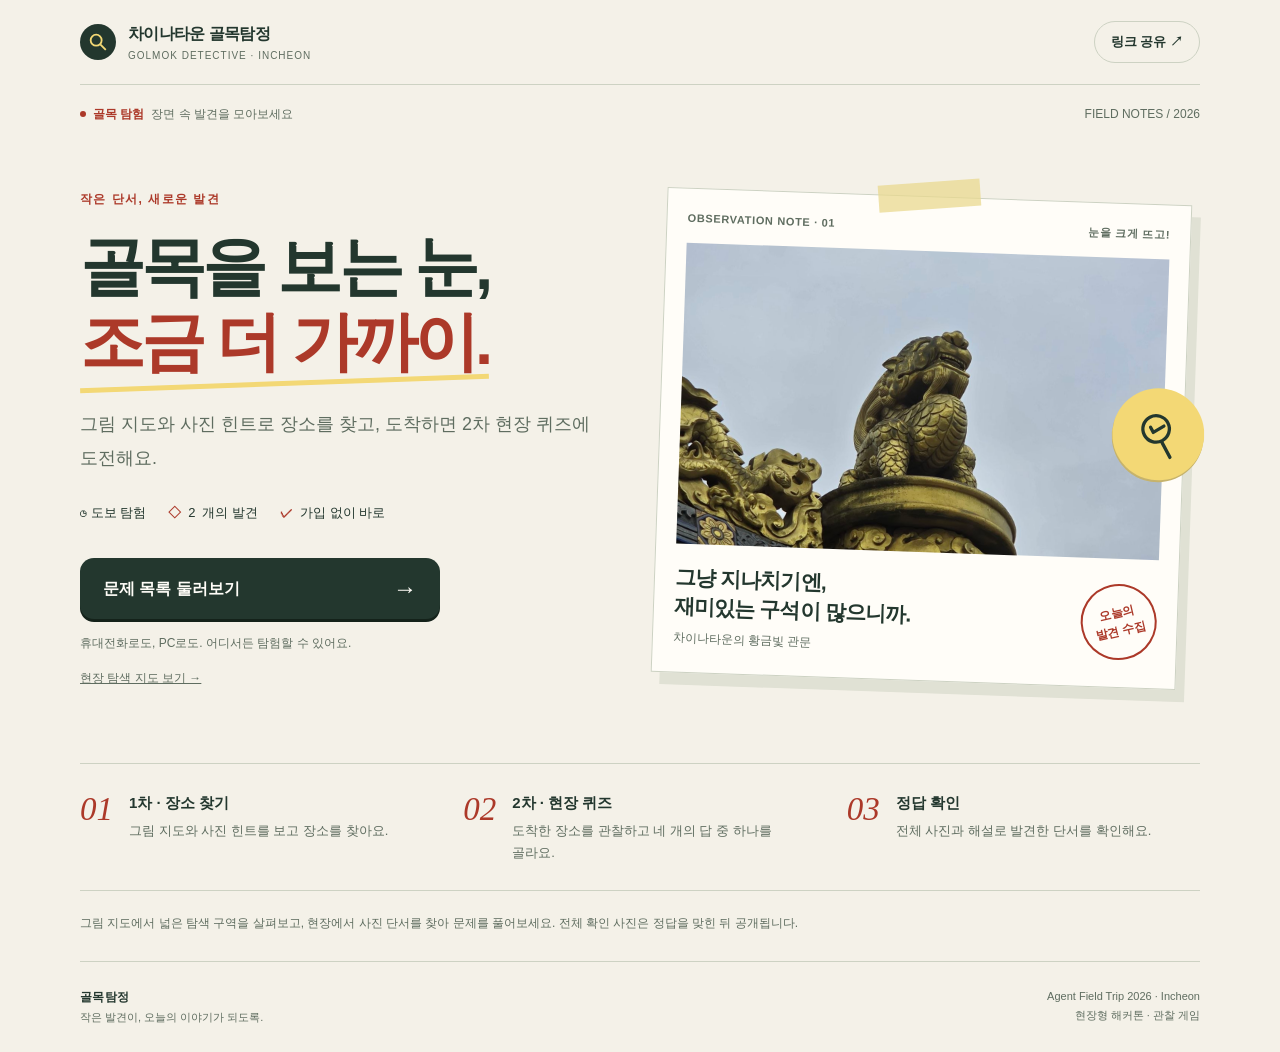
==== apps/golmok-detective/public/index.html @ 09260d45 "Restore clear access to game introduction and share its entry URL" ====
<!doctype html><html lang="ko"><head><meta charset="utf-8"><meta name="viewport" content="width=device-width,initial-scale=1,viewport-fit=cover"><meta name="theme-color" content="#f4f1e8"><meta name="color-scheme" content="light"><meta name="description" content="사진 속 작은 단서를 찾는 3분 관찰 게임, 차이나타운 골목탐정."><title>차이나타운 골목탐정 — 골목을 보는 새로운 눈</title><link rel="icon" href="data:image/svg+xml,%3Csvg xmlns='http://www.w3.org/2000/svg' viewBox='0 0 64 64'%3E%3Crect width='64' height='64' rx='18' fill='%2323372e'/%3E%3Ccircle cx='27' cy='27' r='13' stroke='%23f3d875' stroke-width='6' fill='none'/%3E%3Cpath d='m38 38 12 12' stroke='%23f3d875' stroke-width='7'/%3E%3C/svg%3E">
<style>
:root{--paper:#f4f1e8;--white:#fffdf8;--ink:#23372e;--muted:#5f6d60;--red:#ac3929;--sage:#dfe7d6;--yellow:#f3d875;--line:#cdd2c3;--soft:#ede8db;--radius:22px}*{box-sizing:border-box}body{margin:0;background:var(--paper);color:var(--ink);font-family:"Malgun Gothic","Apple SD Gothic Neo","Noto Sans KR",sans-serif;font-size:16px;line-height:1.7;word-break:keep-all;overflow-wrap:break-word}button,input{font:inherit}button{cursor:pointer;-webkit-tap-highlight-color:transparent}button:disabled{cursor:default}button:focus-visible,a:focus-visible,input:focus-visible{outline:3px solid var(--red);outline-offset:5px}a{color:inherit}h1,h2,h3,p{margin:0}h1,h2,h3{letter-spacing:-.045em;line-height:1.25}svg,img{max-width:100%;display:block}img{height:auto}[hidden]{display:none!important}.wrap{max-width:1200px;margin:auto;padding:0 40px}.header{height:85px;display:flex;justify-content:space-between;align-items:center;border-bottom:1px solid var(--line);gap:20px}.brand{display:flex;gap:12px;align-items:center;font-size:16px;font-weight:900;letter-spacing:-.04em}.brand-icon{display:grid;place-items:center;width:36px;height:36px;background:var(--ink);border-radius:50%}.brand-icon svg{width:22px;fill:none;stroke:var(--yellow);stroke-width:2}.brand small{font-size:10px;font-weight:500;letter-spacing:.1em;display:block;color:var(--muted)}.quiet{background:transparent;border:1px solid var(--line);border-radius:24px;color:var(--ink);padding:8px 16px;font-size:13px;font-weight:700;min-height:42px}.quiet:hover{background:var(--sage)}.edition{display:flex;justify-content:space-between;gap:20px;align-items:center;padding-block:19px;font-size:12px;color:var(--muted)}.edition .example{display:inline-flex;align-items:center;gap:7px}.dot{width:6px;height:6px;border-radius:50%;background:var(--red);display:inline-block}.edition strong{color:var(--red);font-weight:700}.hero{display:grid;grid-template-columns:1fr 1.05fr;gap:64px;align-items:center;min-height:620px;padding:25px 0 55px}.eyebrow{font-size:12px;font-weight:800;letter-spacing:.12em;color:var(--red);margin-bottom:20px}.hero h1{font-size:clamp(48px,5.1vw,67px);font-weight:900;line-height:1.15;letter-spacing:-.06em}.hero h1 em{font-style:normal;color:var(--red);position:relative}.hero h1 em:after{content:"";position:absolute;left:0;right:0;bottom:-8px;height:5px;background:var(--yellow);transform:rotate(-2deg)}.hero-description{margin-top:29px;font-size:18px;color:var(--muted);line-height:1.85}.hero-facts{display:flex;gap:22px;margin-top:27px;font-size:13px;align-items:center}.hero-facts span{display:flex;gap:7px;align-items:center}.hero-facts b{color:var(--red)}.primary{border:0;background:var(--ink);color:var(--white);border-radius:14px;padding:17px 23px;min-height:58px;font-size:16px;font-weight:800;display:flex;align-items:center;justify-content:space-between;gap:25px;box-shadow:0 3px 0 #14221a;transition:transform .15s,background .15s}.primary:hover{background:#344d3c;transform:translateY(-1px)}.primary:disabled{background:#dce0d4;color:#6b756b;box-shadow:none}.primary .arrow{font-size:24px;line-height:1}.hero .primary{width:100%;max-width:360px;margin-top:34px}.small-note{font-size:12px;color:var(--muted);margin-top:14px}.postcard{width:calc(100% - 16px);margin:0;background:var(--white);padding:20px 20px 23px;border:1px solid var(--line);box-shadow:9px 12px 0 #e0e1d4;transform:rotate(2deg);position:relative}.postcard:before{content:"";position:absolute;width:102px;height:27px;top:-15px;left:calc(50% - 51px);background:#e9d98eba;transform:rotate(-6deg)}.postcard-top{display:flex;justify-content:space-between;align-items:center;font-size:11px;font-weight:700;color:var(--muted);margin-bottom:15px;letter-spacing:.06em}.postcard img{width:100%;aspect-ratio:1.6;object-fit:cover;background:var(--sage)}.postcard-bottom{display:flex;justify-content:space-between;gap:18px;align-items:center;margin-top:20px}.postcard-bottom strong{display:block;font-size:21px;line-height:1.35;letter-spacing:-.04em}.postcard-bottom p{font-size:12px;color:var(--muted);margin-top:7px}.stamp{width:76px;height:76px;border-radius:50%;border:2px solid var(--red);color:var(--red);display:grid;place-items:center;text-align:center;font-size:12px;font-weight:800;line-height:1.5;transform:rotate(-15deg);flex-shrink:0}.sticker{position:absolute;right:-21px;top:38%;width:92px;height:92px;display:grid;place-items:center;background:var(--yellow);border-radius:50%;box-shadow:0 2px 0 #c6b36c;transform:rotate(15deg)}.sticker svg{width:53px;height:53px;fill:none;stroke:var(--ink);stroke-width:4}.how{border-top:1px solid var(--line);border-bottom:1px solid var(--line);padding-block:26px;display:grid;grid-template-columns:repeat(3,1fr);gap:30px}.how>div{display:flex;gap:16px;align-items:flex-start}.how .number{font:italic 33px Georgia,serif;color:var(--red);line-height:1.2}.how strong{font-size:15px;display:block}.how p{font-size:13px;color:var(--muted);margin-top:4px}.disclaimer{font-size:12px;color:var(--muted);max-width:850px;margin:22px 0}.game-header{display:flex;justify-content:space-between;gap:25px;align-items:center;margin:12px 0 22px}.game-heading{display:flex;gap:17px;align-items:center}.game-heading .big-number{font:italic 47px Georgia,serif;color:var(--red);line-height:1}.game-heading h2{font-size:20px}.game-heading p{font-size:12px;color:var(--muted);margin-top:6px}.progress{display:flex;gap:8px;align-items:center}.progress-segment{height:6px;width:34px;border-radius:6px;background:#d6dcce}.progress-segment.done{background:var(--ink)}.progress-segment.current{background:var(--red)}.progress-label{font-size:12px;color:var(--muted);text-align:right;margin-top:7px}#game-screen{max-width:760px;margin-inline:auto}.game-grid{display:grid;grid-template-columns:minmax(0,1fr);gap:24px;max-width:760px;margin-inline:auto;align-items:start}.scene-card{margin:0;border:1px solid var(--line);border-radius:var(--radius);overflow:hidden;background:var(--white)}.scene-card header{padding:17px 22px;display:flex;justify-content:space-between;gap:16px;align-items:center;font-size:12px;color:var(--muted)}.scene-card header span:first-child{color:var(--red);font-weight:800}.scene{position:relative;overflow:hidden;background:var(--sage);cursor:zoom-in}.scene img{width:100%;height:auto;aspect-ratio:auto;object-fit:contain}.scene-mark{position:absolute;width:62px;height:62px;border:3px dashed var(--red);border-radius:50%;transform:translate(-50%,-50%);box-shadow:0 0 0 5px #fff8;pointer-events:none;animation:pop .25s ease-out}.scene-mark:after{content:"발견!";position:absolute;white-space:nowrap;background:var(--red);color:white;font-size:12px;font-weight:800;left:50%;bottom:-27px;transform:translateX(-50%);padding:1px 8px;border-radius:5px}.scene-caption{display:flex;justify-content:space-between;align-items:center;gap:16px;padding:17px 22px;font-size:13px}.scene-caption .zoom{border:0;background:var(--soft);border-radius:20px;font-size:12px;padding:7px 13px;white-space:nowrap;color:var(--ink);min-height:36px}.observation{font-size:13px;color:var(--muted);padding:17px 22px;border-top:1px dashed var(--line)}.question-card{background:var(--white);border:1px solid var(--line);border-radius:var(--radius);padding:30px}.question-kicker{color:var(--red);font-size:12px;font-weight:800;letter-spacing:.05em}.question-card h2{font-size:28px;margin:13px 0 10px;line-height:1.4}.question-sub{font-size:13px;color:var(--muted);margin-bottom:22px}.options{display:grid;gap:10px}.option{display:flex;align-items:center;text-align:left;gap:14px;background:var(--white);border:1px solid #c6cebd;border-radius:13px;padding:14px 16px;color:var(--ink);font-size:16px;min-height:59px;transition:background .15s,border-color .15s}.option:hover:not(:disabled){background:#f1f3e9}.option .letter{font:16px Georgia,serif;border:1px solid #c6cebd;display:grid;place-items:center;width:28px;height:28px;border-radius:50%;flex-shrink:0;color:var(--muted)}.option[aria-pressed="true"]{background:var(--sage);border:2px solid var(--ink);padding:13px 15px}.option[aria-pressed="true"] .letter{background:var(--ink);color:var(--white);border-color:var(--ink)}.option.is-correct{background:var(--ink);border-color:var(--ink);color:var(--white)}.option.is-correct .letter{background:var(--yellow);color:var(--ink);border:0}.option:disabled:not(.is-correct){opacity:.6}.option.is-wrong{border-color:var(--red);background:#faebe5}.option-status{margin-left:auto;font-size:12px;font-weight:700;white-space:nowrap}.hint-button{display:flex;align-items:center;gap:7px;border:0;background:transparent;color:var(--muted);font-size:13px;text-decoration:underline;text-underline-offset:4px;padding:12px 0;min-height:44px}.hint-box{background:#f5edcc;border-radius:10px;padding:13px 16px;font-size:14px;color:#65531b;margin-bottom:12px}.feedback{border-radius:12px;padding:17px 18px;font-size:14px;margin-top:7px;line-height:1.8}.feedback[data-kind="wrong"]{background:#f7e4dc;color:#8a3324}.feedback[data-kind="correct"]{background:#e4eddc}.feedback h3{font-size:17px;margin-bottom:7px}.game-action{margin-top:18px}.game-action .primary{width:100%}.game-under{display:flex;justify-content:space-between;gap:20px;align-items:center;margin:22px 0 30px;font-size:12px;color:var(--muted)}.link-button{border:0;background:none;color:var(--muted);font-size:12px;text-decoration:underline;text-underline-offset:4px;padding:10px 0;min-height:40px}.finished{max-width:760px;margin:25px auto 55px;text-align:center}.award{width:137px;height:137px;background:var(--yellow);display:grid;place-items:center;margin:10px auto 24px;border-radius:50%;outline:2px dashed #b9a151;outline-offset:-9px}.award svg{width:80px;height:80px;fill:none;stroke:var(--ink);stroke-width:3}.finished .eyebrow{margin-bottom:12px}.finished h1{font-size:46px}.finished .summary{font-size:17px;color:var(--muted);margin-top:19px}.findings{display:grid;gap:12px;margin:30px 0;text-align:left}.finding{display:flex;gap:17px;align-items:center;border:1px solid var(--line);border-radius:14px;background:var(--white);padding:14px}.finding img{width:87px;border-radius:9px;background:var(--sage);flex-shrink:0}.finding strong{display:block;font-size:15px}.finding p{font-size:12px;color:var(--muted);line-height:1.65;margin-top:4px}.end-actions{display:flex;gap:12px;justify-content:center;flex-wrap:wrap}.end-actions a{text-decoration:none}.end-actions .primary{min-width:220px}.end-actions .quiet{border-radius:14px;min-width:140px}.footer{display:flex;justify-content:space-between;gap:20px;border-top:1px solid var(--line);padding-block:25px;font-size:11px;color:var(--muted);margin-top:28px}.footer strong{display:block;color:var(--ink);font-size:12px;letter-spacing:.03em}.footer-right{text-align:right}.storage-note{padding:13px 16px;background:#faebd3;border:1px solid #d5bd8e;border-radius:10px;font-size:13px;margin:12px 0}.toast{position:fixed;z-index:50;bottom:25px;left:50%;transform:translateX(-50%);max-width:calc(100% - 32px);width:max-content;padding:12px 22px;background:var(--ink);color:var(--white);border-radius:12px;font-size:14px;box-shadow:0 5px 25px #0002}.modal{border:0;border-radius:22px;background:var(--white);padding:24px;width:min(720px,calc(100% - 32px));color:var(--ink);max-height:90dvh;overflow:auto}.modal::backdrop{background:#16271dcc;backdrop-filter:blur(3px)}.modal-head{display:flex;justify-content:space-between;align-items:center;gap:20px;margin-bottom:19px}.modal h2{font-size:22px}.modal .close{width:40px;height:40px;border:1px solid var(--line);background:var(--paper);border-radius:50%;color:var(--ink);font-size:20px;flex-shrink:0}.modal img{width:100%;border-radius:14px}.modal p{font-size:14px;margin-top:17px}.modal input{display:block;width:100%;padding:14px;margin-top:20px;border:1px solid var(--line);border-radius:10px;font-size:14px;min-width:0}.modal-actions{display:flex;justify-content:flex-end;gap:12px;margin-top:25px}.modal-actions .primary{font-size:14px;padding:12px 18px;min-height:45px}.fatal{padding:35px;background:var(--white);border-radius:15px;text-align:center}.no-script{padding:30px;background:var(--yellow);margin-bottom:30px}.sr-only{position:absolute;width:1px;height:1px;padding:0;margin:-1px;overflow:hidden;clip:rect(0,0,0,0);white-space:nowrap;border:0}@keyframes pop{from{opacity:0;scale:.8}to{opacity:1;scale:1}}@media(max-width:1000px){.wrap{padding-inline:28px}.hero{gap:38px;min-height:570px}.hero h1{font-size:56px}.postcard{padding:16px}.sticker{right:-14px;width:75px;height:75px}.question-card{padding:25px}.question-card h2{font-size:25px}.game-grid{gap:23px}.scene-caption{padding:14px 17px}.game-heading h2{font-size:18px}}
@media(max-width:700px){.wrap{padding-inline:20px}.header{height:auto;min-height:70px;padding-block:12px}.brand{font-size:14px;gap:9px}.brand small{font-size:9px}.quiet{font-size:12px;padding:7px 12px}.edition{font-size:11px;padding-block:15px;gap:10px}.edition .edition-code{display:none}.hero{grid-template-columns:1fr;gap:31px;padding:18px 0 37px;min-height:0}.eyebrow{font-size:11px;margin-bottom:16px}.hero h1{font-size:55px;line-height:1.16}.hero-description{font-size:16px;margin-top:26px;line-height:1.8}.hero-facts{font-size:12px;margin-top:21px;gap:16px}.hero .primary{margin-top:26px;max-width:none}.hero .small-note{text-align:center;font-size:11px}.postcard{width:calc(100% - 36px);max-width:470px;margin:7px auto 5px;padding:15px}.postcard-bottom{margin-top:15px}.postcard-bottom strong{font-size:20px}.postcard-bottom p{font-size:11px}.stamp{width:63px;height:63px;font-size:10px}.sticker{width:68px;height:68px;right:-17px;top:32%}.sticker svg{width:40px;height:40px}.how{gap:16px;padding-block:23px}.how>div{display:block}.how .number{font-size:27px;display:block;margin-bottom:10px}.how strong{font-size:13px}.how p{font-size:11px;line-height:1.7}.disclaimer{font-size:11px;margin:18px 0}.game-header{margin:9px 0 19px;gap:10px}.game-heading{gap:10px}.game-heading .big-number{font-size:36px}.game-heading h2{font-size:16px}.game-heading p{font-size:11px;margin-top:4px}.progress-segment{width:20px;height:5px}.progress{gap:5px}.progress-label{font-size:10px}.game-grid{grid-template-columns:1fr;gap:18px}.scene-card{border-radius:17px}.scene-card header{padding:12px 16px;font-size:11px}.scene-caption{padding:12px 16px;font-size:12px}.scene-caption .zoom{font-size:11px;padding:5px 10px}.observation{display:none}.question-card{padding:23px 20px;border-radius:17px}.question-card h2{font-size:24px;line-height:1.4;margin-top:11px}.question-sub{font-size:12px;margin-bottom:17px}.option{min-height:55px;font-size:16px;padding:12px 14px}.option[aria-pressed="true"]{padding:11px 13px}.option .letter{width:26px;height:26px;font-size:15px}.hint-button{font-size:13px}.game-action{margin-top:14px}.primary{min-height:55px;padding:15px 19px;font-size:16px}.game-under{margin:12px 0 24px;font-size:11px;align-items:flex-start;gap:20px}.game-under>span{padding-top:10px}.game-under button{white-space:nowrap}.finished{margin-top:18px}.award{width:112px;height:112px;margin-bottom:26px}.award svg{width:67px;height:67px}.finished h1{font-size:36px}.finished .summary{font-size:15px;line-height:1.85}.finding{padding:12px;gap:13px}.finding img{width:70px}.finding strong{font-size:14px}.finding p{font-size:12px}.end-actions{flex-direction:column}.end-actions .primary{width:100%}.end-actions .quiet{padding:13px}.footer{font-size:10px;gap:18px;padding-block:21px;margin-top:20px}.footer strong{font-size:11px}.footer-right{max-width:150px}.modal{padding:20px}.modal h2{font-size:20px}.modal-actions{gap:10px}.scene-mark{width:48px;height:48px}.feedback{font-size:14px}.toast{bottom:18px;font-size:13px}}
@media(max-width:360px){.wrap{padding-inline:16px}.hero h1{font-size:40px}.hero-facts{gap:12px;font-size:11px}.brand small{font-size:8px}.question-card{padding:20px 16px}.question-card h2{font-size:22px}.game-heading h2{font-size:14px}.scene-caption{gap:7px;font-size:11px}.progress-segment{width:15px}.how{gap:12px}}
@media(prefers-reduced-motion:reduce){*{animation:none!important;transition:none!important}html{scroll-behavior:auto}}
.demo-banner{position:sticky;top:8px;z-index:20;margin:0 0 20px;padding:13px 16px;border:1px solid #b89e46;border-radius:14px;background:#fff5cb;box-shadow:0 3px 12px #23372e10;font-size:12px;line-height:1.6}.demo-banner strong{display:block;font-size:14px;color:var(--red)}.demo-banner p{margin-top:3px}.demo-links{display:flex;flex-wrap:wrap;gap:6px 18px;margin-top:7px;font-weight:700}.unavailable{max-width:640px;margin:35px auto 60px;padding:28px;border:1px solid var(--line);border-radius:var(--radius);background:var(--white)}.unavailable h1{font-size:30px;margin-bottom:15px}.unavailable p{color:var(--muted);margin-bottom:20px}.unavailable a{font-weight:700}
</style></head><body><div class="wrap"><header class="header"><div class="brand"><span class="brand-icon" aria-hidden="true"><svg viewBox="0 0 24 24"><circle cx="10" cy="10" r="6"/><path d="m14.5 14.5 6 6"/></svg></span><div>차이나타운 골목탐정<small>GOLMOK DETECTIVE · INCHEON</small></div></div><button class="quiet" id="share-top" type="button">링크 공유 ↗</button></header><div class="edition"><span class="example"><i class="dot" aria-hidden="true"></i><strong id="mode-label">예시 탐험</strong><span id="mode-caption">가상 장면으로 먼저 만나보세요</span></span><span class="edition-code">FIELD NOTES / 2026</span></div><p class="storage-note" id="storage-warning" role="status" hidden>이 브라우저에서는 진행 상황을 저장할 수 없어요. 계속 플레이할 수 있지만 새로고침하면 처음부터 시작할 수 있어요.</p>
<p class="small-note" id="intro-return" hidden><a href="./">← 게임 소개 · 진행 방법</a></p>
<aside class="demo-banner" id="demo-banner" aria-label="도착 시연 모드" hidden><strong id="demo-title">시연 모드</strong><p>현장에 가지 않고 도착을 가정한 체험이에요. 실제 방문이나 일반 플레이 기록에 반영되지 않아요.</p><nav class="demo-links" aria-label="시연 탐색"><a data-map-link href="./map.html">탐색 지도로 돌아가기 →</a><a href="./">일반 게임으로 나가기</a></nav></aside>
<main><section class="unavailable" id="unavailable-screen" aria-labelledby="unavailable-heading" hidden><h1 id="unavailable-heading">이 문제가<br>준비 중이에요.</h1><p>선택한 문제를 찾을 수 없어요. 지도에서 문제 목록을 확인해 주세요.</p><a data-map-link href="./map.html">탐색 지도로 돌아가기 →</a></section><section id="start-screen" aria-labelledby="start-heading"><div class="hero"><div><p class="eyebrow">작은 단서, 새로운 발견</p><h1 id="start-heading">골목을 보는 눈,<br><em>조금 더 가까이.</em></h1><p class="hero-description">익숙한 풍경에도 단서는 숨어 있어요.<br>사진 속 작은 특징을 찾고,<br>오늘의 골목탐정이 되어보세요.</p><div class="hero-facts"><span><b>◷</b> 약 3분</span><span><b>◇</b> <span id="total-start">3</span>개의 발견</span><span><b>✓</b> 가입 없이 바로</span></div><button class="primary" id="start-button" type="button"><span>탐정 시작하기</span><span class="arrow" aria-hidden="true">→</span></button><p class="small-note">휴대전화로도, PC로도. 어디서든 탐험할 수 있어요.</p><p class="small-note"><a data-map-link href="./map.html">현장 탐색 지도 보기 →</a></p></div><figure class="postcard"><div class="postcard-top"><span>OBSERVATION NOTE · 01</span><span>눈을 크게 뜨고!</span></div><img id="cover-image" alt="골목 관찰 게임의 예시 장면" width="640" height="400"><div class="sticker" aria-hidden="true"><svg viewBox="0 0 64 64"><circle cx="27" cy="26" r="16"/><path d="m38 39 15 15m-33-28 5 5 10-11" stroke-linecap="round" stroke-linejoin="round"/></svg></div><figcaption class="postcard-bottom"><div><strong>그냥 지나치기엔,<br>재미있는 구석이 많으니까.</strong><p id="cover-caption">설명용 가상 골목 일러스트</p></div><div class="stamp" aria-hidden="true">오늘의<br>발견 수집</div></figcaption></figure></div><div class="how"><div><span class="number">01</span><div><strong>장면을 보고</strong><p>사진 속 작은 특징을<br>찬찬히 살펴보세요.</p></div></div><div><span class="number">02</span><div><strong>단서를 찾고</strong><p>질문에 답해보세요.<br>막히면 힌트를 펼쳐요.</p></div></div><div><span class="number">03</span><div><strong>발견을 모아요</strong><p>정답의 근거를 확인하고<br>다음 단서로 출발!</p></div></div></div><p class="disclaimer" id="sample-notice">현재 미션은 가상 그림을 활용한 예시입니다. 실제 인천의 장소·역사·방향을 안내하지 않습니다. 현장 사진과 관찰 기록을 확보한 뒤 실제 탐험으로 업데이트할 예정입니다.</p></section>
<section id="game-screen" aria-labelledby="mission-heading" hidden><header class="game-header"><div class="game-heading"><span class="big-number" id="mission-number">01</span><div><h2 id="mission-heading" tabindex="-1">첫 번째 단서를 찾아요</h2><p id="mission-location"></p></div></div><div><div class="progress" id="progress-bars" aria-hidden="true"></div><p class="progress-label" id="progress-label">발견 0 / 3</p></div></header><div class="game-grid"><figure class="scene-card"><header><span id="scene-kind">예시 관찰 장면</span><span id="scene-count">SCENE 01 / 03</span></header><div class="scene" id="scene-container"><img id="mission-image" alt="" width="640" height="400"><span class="scene-mark" id="evidence-mark" hidden aria-hidden="true"></span></div><figcaption class="scene-caption"><span id="photo-caption">화면 속 작은 단서를 찾아보세요</span><button class="zoom" id="zoom-button" type="button" aria-haspopup="dialog">크게 보기 ⤢</button></figcaption><p class="observation">눈에 보이는 모양, 작은 표식, 방향.<br>정답은 항상 장면 안에 있어요.</p></figure><div class="question-card"><p class="question-kicker" id="question-kicker">MISSION 01</p><h2 id="question"></h2><p class="question-sub">하나를 고른 뒤 ‘정답 확인’을 눌러주세요.</p><div class="options" id="options" role="group" aria-labelledby="question"></div><button class="hint-button" id="hint-button" aria-expanded="false" aria-controls="hint-box" type="button">힌트가 필요해요 +</button><p class="hint-box" id="hint-box" hidden></p><div class="feedback" id="feedback" role="status" aria-live="polite" aria-atomic="true" hidden><h3 id="feedback-title"></h3><p id="feedback-copy"></p></div><div class="game-action"><button class="primary" id="check-button" type="button" disabled><span>정답 확인</span><span aria-hidden="true">✓</span></button><button class="primary" id="next-button" type="button" hidden><span id="next-label">다음 단서 찾기</span><span class="arrow" aria-hidden="true">→</span></button></div></div></div><p class="small-note" id="game-map-return" hidden><a data-map-link href="./map.html">← 1차 퀴즈 · 탐색 지도로 돌아가기</a></p><div class="game-under"><span>같은 탭에서는 새로고침해도 이어서 플레이할 수 있어요.</span><button class="link-button" id="restart-game" type="button">처음부터 다시</button></div></section>
<section class="finished" id="complete-screen" aria-labelledby="complete-heading" hidden><div class="award" aria-hidden="true"><svg viewBox="0 0 90 90"><path d="m25 59-5 24 24-11 23 11-5-24"/><circle cx="44" cy="35" r="29"/><circle cx="42" cy="33" r="13"/><path d="m52 43 11 10M36 32l5 5 8-9" stroke-linecap="round" stroke-linejoin="round"/></svg></div><p class="eyebrow">관찰 완료 · 오늘의 골목탐정</p><h1 id="complete-heading" tabindex="-1">작은 발견을<br>모두 모았어요!</h1><p class="summary"><strong id="completed-count">3개의 단서</strong>를 발견했어요.<br>다음 골목에서는 무엇이 눈에 들어올까요?</p><div class="findings" id="findings"></div><div class="end-actions"><a id="next-quiz-link" class="primary" href="./map.html" hidden>문제 목록으로 →</a><button class="primary" id="play-again" type="button"><span>다시 탐험하기</span><span aria-hidden="true">↻</span></button><button class="quiet" id="share-end" type="button">친구에게 링크 공유</button></div><p class="small-note" id="completion-notice">예시 장면으로 완료한 탐험이에요. 실제 현장 방문 인증은 아닙니다.</p></section><noscript><div class="no-script">골목탐정은 JavaScript를 켠 브라우저에서 플레이할 수 있어요. 브라우저 설정을 확인한 뒤 다시 열어주세요.</div></noscript><div class="fatal" id="fatal" hidden><h2>탐험 자료를 불러오지 못했어요.</h2><p>페이지를 새로고침하거나 잠시 후 다시 열어주세요.</p></div></main><footer class="footer"><div><strong>골목탐정</strong><span>작은 발견이, 오늘의 이야기가 되도록.</span></div><div class="footer-right">Agent Field Trip 2026 · Incheon<br><span id="footer-mode">현장형 해커톤 · 예시 버전</span></div></footer></div>
<dialog class="modal" id="image-dialog" aria-labelledby="image-dialog-title"><div class="modal-head"><h2 id="image-dialog-title">장면을 더 자세히</h2><button class="close" data-close="image-dialog" type="button" aria-label="확대 이미지 닫기">×</button></div><img id="large-image" alt=""><p id="large-caption"></p></dialog><dialog class="modal" id="share-dialog" aria-labelledby="share-title"><div class="modal-head"><h2 id="share-title">같이 단서를 찾아볼까요?</h2><button class="close" data-close="share-dialog" type="button" aria-label="공유 창 닫기">×</button></div><p>게임 소개와 진행 방법부터 볼 수 있는 주소예요. 복사해서 친구에게 보내주세요.</p><label class="sr-only" for="share-url">게임 접속 주소</label><input id="share-url" type="text" readonly><div class="modal-actions"><button class="primary" type="button" id="copy-url">주소 복사하기</button></div><p id="copy-result" role="status" aria-live="polite"></p></dialog><dialog class="modal" id="restart-dialog" aria-labelledby="restart-title"><div class="modal-head"><h2 id="restart-title">새롭게 시작할까요?</h2><button class="close" data-close="restart-dialog" type="button" aria-label="다시 시작 취소">×</button></div><p>지금까지 찾은 단서가 초기화되고 시작 화면으로 돌아갑니다.</p><div class="modal-actions"><button class="quiet" data-close="restart-dialog" type="button">계속 탐험하기</button><button class="primary" id="confirm-restart" type="button">처음부터 시작</button></div></dialog><div class="toast" id="toast" role="status" aria-live="polite" hidden></div>
<script id="mission-data" type="application/json">{"version":"scroll-pinocchio-v1","title":"차이나타운 골목탐정","missions":[{"id":"inhwamun-plaque","sourceId":"TEAM-d6e37e6-INHWAMUN","sceneKind":"field","explorationRegionId":"chinatown","placeLabel":"차이나타운의 황금빛 관문","image":"assets/field-gate-detail.jpg","quizImage":"assets/field-gate-quiz.jpg","quizImageAlt":"황금빛 관문 전체 모습. 가운데 현판 글자만 물음표로 가려져 있습니다. 현장에서 가려진 부분을 확인하세요.","imageAlt":"흐린 하늘 아래 금빛 기둥 위에 앉은 조각상. 몸통에는 비늘 무늬가 있고 주변에는 구름처럼 굽은 장식이 보입니다.","hint":"조각상 아래쪽으로 시선을 내려 문 중앙의 가로로 긴 현판을 살펴보세요.","explanation":"현판에는 仁華門(인화문)이라고 적혀 있어요. 전체 사진의 중앙 현판에서 세 글자를 확인할 수 있습니다.","evidenceQuote":"정답 확인용 전체 사진의 중앙 회색 현판에 붉은 글씨로 仁華門 세 글자가 보입니다.","evidence":{"x":48.5,"y":44.5},"answerImage":"assets/field-gate-answer.jpg","answerImageAlt":"황금빛 관문 전체 사진. 가운데 가로로 긴 회색 현판에 붉은 글씨로 仁華門이라고 적혀 있습니다.","question":"다음 사진 속 황금빛 패루(牌樓)에 가려진 한자 현판에 적힌 글자는 무엇일까요?","options":[{"id":"a","label":"仁華門"},{"id":"b","label":"中華門"},{"id":"c","label":"華僑門"},{"id":"d","label":"仁川門"}],"answerId":"a","geoCoordinates":{"latitude":37.473045,"longitude":126.6188592}},{"id":"pinocchio-clouds","sourceId":"USER-20260912-PINOCCHIO-CONFIRMED","sceneKind":"field","explorationRegionId":"songwol","explorationDescription":"이 근처에서 사진 속 피노키오가 있는 장소를 찾아보세요. 분홍 하트와 주변 조형물을 살펴보고 같은 장소인지 확인해요.","placeLabel":"동화 속 작은 무대","image":"assets/field-pinocchio-clue.jpg","imageAlt":"분홍 하트 옆 피노키오와 사슴 조형물을 가까이 찍은 장소 찾기 사진. 피노키오 뒤 흰 벽은 일부만 보입니다.","quizImage":"assets/field-pinocchio-quiz.jpg","quizImageAlt":"피노키오 뒤 흰 벽에 그려진 파란 구름 모양 무늬 하나의 확대 사진. 이 모양을 기준으로 현장 벽에 있는 파란색 계열 무늬의 개수를 세어 보세요.","answerImage":"assets/field-pinocchio-answer.jpg","answerImageAlt":"피노키오 옆에서 뒤쪽 흰 벽을 가까이 찍은 정답 사진. 팔 뒤 작은 파란 무늬 2개, 배관 뒤 큰 무늬 1개, 위쪽 옅은 하늘색 1개, 지붕 아래 파란 무늬 1개가 보입니다. 분홍색 무늬는 세지 않습니다.","hint":"사진 단서와 같은 파란색 계열 무늬만 세어 보세요. 피노키오 팔 뒤쪽과 벽 위쪽도 살펴보고, 옅은 하늘색을 놓치지 마세요. 갈라진 꼬리선이 아니라 무늬 한 덩어리를 1개로 세어요.","explanation":"파란색 계열 무늬는 모두 5개예요. 팔 뒤 작은 무늬 2개 + 배관 뒤 큰 무늬 1개 + 위쪽의 옅은 하늘색 1개 + 지붕 아래 1개예요. 분홍색 무늬는 포함하지 않아요.","evidenceQuote":"정답 사진에서 흰 벽의 파란색 계열 무늬만 세면 작은 것 2개, 배관 뒤 1개, 옅은 하늘색 1개, 지붕 아래 1개로 총 5개입니다.","evidence":{"x":49.5,"y":51.5},"question":"피노키오 뒤 흰 벽에 그려진 파란색 구름 모양 무늬는 모두 몇 개일까요? 옅은 하늘색도 포함해 주세요.","options":[{"id":"a","label":"3개"},{"id":"b","label":"4개"},{"id":"c","label":"5개"},{"id":"d","label":"6개"}],"answerId":"c"},{"id":"round-window","sourceId":"EXAMPLE-WINDOW","sceneKind":"example","placeLabel":"가상 골목의 벽돌 건물","image":"assets/example-window.svg","imageAlt":"가상 벽돌 건물의 정면. 지붕 아래 가운데 창문 하나와 아래층 양옆 창문, 가운데 문이 있습니다. 위쪽 창틀의 윤곽을 관찰해 보세요.","question":"위쪽 가운데 창문의 바깥 테두리는 어떤 모양일까요?","options":[{"id":"a","label":"원형"},{"id":"b","label":"삼각형"},{"id":"c","label":"사각형"}],"answerId":"a","hint":"아래쪽 창문보다 높이 있는 창문을 찾아보세요. 안쪽 칸막이 대신 바깥 테두리를 따라가면 보여요.","explanation":"위쪽 가운데 창문은 바깥 테두리가 둥근 원형이에요. 안쪽 칸막이가 십자로 나뉘어 있어도 전체 창문의 모양은 원이죠.","evidenceQuote":"가상 예시 그림에서 건물 위쪽 가운데에 원형 창문 1개가 보입니다.","evidence":{"x":50,"y":35.5}},{"id":"book-sign","sourceId":"EXAMPLE-SIGN","sceneKind":"example","placeLabel":"가상 골목의 작은 서점","image":"assets/example-sign.svg","imageAlt":"가상 가게의 진한 녹색 간판. 가운데 노란 표식은 중심을 기준으로 양옆으로 펼쳐져 있고 짧은 선이 여러 개 그려져 있습니다.","question":"가게 간판 가운데에는 무엇을 닮은 표식이 있을까요?","options":[{"id":"a","label":"책"},{"id":"b","label":"컵"},{"id":"c","label":"가위"}],"answerId":"a","hint":"표식의 가운데를 기준으로 양옆에 펼쳐진 부분을 보세요. 그 안에 짧은 줄들이 있어요.","explanation":"간판에는 펼친 책이 그려져 있어요. 가운데 책등과 양옆의 페이지, 글줄처럼 놓인 짧은 선들이 단서예요.","evidenceQuote":"가상 예시 그림의 녹색 간판 가운데에 펼친 책 표식이 있습니다.","evidence":{"x":50,"y":37.5}},{"id":"rest-direction","sourceId":"EXAMPLE-DIRECTION","sceneKind":"example","placeLabel":"가상 골목의 쉼터 안내판","image":"assets/example-direction.svg","imageAlt":"가상 골목의 노란 안내판. 벤치 표식과 쉼터라는 글자가 있고 한쪽 끝이 뾰족한 화살표 모양입니다. 끝부분이 향하는 방향을 관찰해 보세요.","question":"쉼터 안내판의 화살표는 어느 쪽을 가리킬까요?","options":[{"id":"a","label":"왼쪽"},{"id":"b","label":"오른쪽"},{"id":"c","label":"직진"}],"answerId":"b","hint":"안내판의 양 끝을 비교해 보세요. 뾰족하게 나온 끝이 향하는 쪽을 찾으면 돼요.","explanation":"안내판의 뾰족한 화살표 끝이 화면 오른쪽에 있어요. 이 가상 안내판은 쉼터가 오른쪽에 있다고 알려줘요.","evidenceQuote":"가상 예시 그림에서 ‘쉼터’ 안내판의 뾰족한 끝이 오른쪽을 향합니다.","evidence":{"x":66,"y":38.25}}]}</script>
<script>
(() => {'use strict';
function initialState(missions) {
  return {
    screen: 'start',
    missionIndex: 0,
    solvedIds: [],
    selectedOptionId: null,
    feedback: 'idle',
    hintVisible: false,
  };
}

function copyState(state) {
  return {
    screen: state.screen,
    missionIndex: state.missionIndex,
    solvedIds: [...state.solvedIds],
    selectedOptionId: state.selectedOptionId,
    feedback: state.feedback,
    hintVisible: state.hintVisible,
  };
}

function hasExpectedSolvedIds(state, missions, count) {
  return state.solvedIds.length === count
    && state.solvedIds.every((id, index) => id === missions[index]?.id);
}

function restoreState(raw, missions, version) {
  const fallback = () => initialState(missions);
  if (!raw || typeof raw !== 'object' || Array.isArray(raw) || raw.version !== version) return fallback();
  const state = raw.state;
  if (!state || typeof state !== 'object' || Array.isArray(state)) return fallback();
  if (!['start', 'mission', 'complete'].includes(state.screen)
    || !Number.isInteger(state.missionIndex)
    || !Array.isArray(state.solvedIds)
    || new Set(state.solvedIds).size !== state.solvedIds.length
    || !['idle', 'wrong', 'correct'].includes(state.feedback)
    || typeof state.hintVisible !== 'boolean') return fallback();

  if (state.screen === 'start') return fallback();

  if (!Array.isArray(missions) || missions.length === 0
    || state.missionIndex < 0 || state.missionIndex >= missions.length) return fallback();

  if (state.screen === 'complete') {
    return state.missionIndex === missions.length - 1
      && hasExpectedSolvedIds(state, missions, missions.length)
      && state.selectedOptionId === null
      && state.feedback === 'idle'
      && state.hintVisible === false ? copyState(state) : fallback();
  }

  const mission = missions[state.missionIndex];
  const selectionIsValid = state.selectedOptionId === null
    || mission.options.some(option => option.id === state.selectedOptionId);
  if (!selectionIsValid) return fallback();

  if (state.feedback === 'correct') {
    if (state.selectedOptionId !== mission.answerId
      || !hasExpectedSolvedIds(state, missions, state.missionIndex + 1)) return fallback();
  } else {
    if (!hasExpectedSolvedIds(state, missions, state.missionIndex)) return fallback();
    if (state.feedback === 'wrong'
      && (state.selectedOptionId === null || state.selectedOptionId === mission.answerId)) return fallback();
  }
  return copyState(state);
}

function transition(state, action, missions) {
  const next = copyState(state);
  if (!action || typeof action !== 'object') return next;
  if (action.type === 'RESTART') return initialState(missions);
  if (action.type === 'START') {
    return state.screen === 'start' && missions.length > 0
      ? { ...initialState(missions), screen: 'mission' } : next;
  }
  if (state.screen !== 'mission') return next;
  const mission = missions[state.missionIndex];
  if (!mission) return next;

  switch (action.type) {
    case 'SELECT':
      if (state.feedback !== 'correct'
        && mission.options.some(option => option.id === action.optionId)) {
        next.selectedOptionId = action.optionId;
        next.feedback = 'idle';
      }
      return next;
    case 'CHECK':
      if (state.selectedOptionId === null || state.feedback === 'correct') return next;
      next.feedback = state.selectedOptionId === mission.answerId ? 'correct' : 'wrong';
      if (next.feedback === 'correct' && !next.solvedIds.includes(mission.id)) next.solvedIds.push(mission.id);
      return next;
    case 'TOGGLE_HINT':
      next.hintVisible = !state.hintVisible;
      return next;
    case 'NEXT':
      if (state.feedback !== 'correct') return next;
      next.selectedOptionId = null;
      next.feedback = 'idle';
      next.hintVisible = false;
      if (state.missionIndex === missions.length - 1) {
        next.screen = 'complete';
      } else {
        next.missionIndex += 1;
      }
      return next;
    default:
      return next;
  }
}

const normalStore = 'golmok-detective:v1';

function getPlaySession(data, search = '') {
  const params = new URLSearchParams(search);
  const fieldMissions = data.missions.filter(mission => mission.sceneKind === 'field');
  const isDemo = params.get('demo') === 'arrival'
    && params.getAll('demo').length === 1 && !params.has('play');
  const isFieldPlay = params.get('play') === 'field'
    && params.getAll('play').length === 1 && !params.has('demo');
  const firstQuiz = fieldMissions[0];
  if (!isDemo && !isFieldPlay) {
    return {
      isDemo: false,
      autoStart: false,
      regionId: null,
      regionLabel: '',
      quizId: firstQuiz?.id ?? null,
      quizNumber: firstQuiz ? 1 : 0,
      quizCount: fieldMissions.length,
      nextQuizId: fieldMissions[1]?.id ?? null,
      contentKind: 'standard',
      missions: fieldMissions.length ? fieldMissions : data.missions,
      storageKey: normalStore,
      storageVersion: data.version,
      mapHref: firstQuiz ? './map.html?quiz=' + encodeURIComponent(firstQuiz.id) : './map.html',
      queryString: '',
    };
  }

  const hasQuiz = params.has('quiz');
  const validQuizParameter = params.getAll('quiz').length === 1;
  let selectedQuiz;
  if (hasQuiz) {
    if (validQuizParameter) selectedQuiz = fieldMissions.find(mission => mission.id === params.get('quiz'));
  } else {
    const regionId = params.getAll('region').length === 1 ? params.get('region') : null;
    selectedQuiz = fieldMissions.find(mission => regionId !== null && mission.explorationRegionId === regionId) ?? firstQuiz;
  }

  const examples = !hasQuiz && isDemo && fieldMissions.length === 0
    ? data.missions.filter(mission => mission.sceneKind === 'example') : [];
  const missions = selectedQuiz ? [selectedQuiz] : examples;
  const contentKind = selectedQuiz ? 'field' : examples.length ? 'example' : 'empty';
  const quizIndex = selectedQuiz ? fieldMissions.indexOf(selectedQuiz) : -1;
  const mode = isDemo ? 'demo-quiz' : 'quiz';
  const storageId = selectedQuiz?.id ?? (contentKind === 'example' ? '__examples__' : '__unavailable__');
  const modeQuery = isDemo ? '?demo=arrival' : '?play=field';
  return {
    isDemo,
    autoStart: true,
    regionId: null,
    regionLabel: '',
    quizId: selectedQuiz?.id ?? null,
    quizNumber: quizIndex + 1,
    quizCount: fieldMissions.length,
    nextQuizId: quizIndex >= 0 ? fieldMissions[quizIndex + 1]?.id ?? null : null,
    contentKind,
    missions,
    storageKey: `golmok-detective:${mode}:v1:${storageId}`,
    storageVersion: `${data.version}:${mode}:${storageId}:${contentKind}`,
    mapHref: selectedQuiz ? './map.html?quiz=' + encodeURIComponent(selectedQuiz.id) : './map.html',
    queryString: selectedQuiz ? modeQuery + '&quiz=' + encodeURIComponent(selectedQuiz.id)
      : hasQuiz ? modeQuery + '&quiz=' : modeQuery,
  };
}

const ASSETS={"assets/field-gate-detail.jpg":"[data-uri]","assets/field-gate-quiz.jpg":"[data-uri]","assets/field-gate-answer.jpg":"[data-uri]","assets/field-pinocchio-clue.jpg":"[data-uri]","assets/field-pinocchio-quiz.jpg":"[data-uri]","assets/field-pinocchio-answer.jpg":"[data-uri]","assets/example-window.svg":"[data-uri]","assets/example-sign.svg":"[data-uri]","assets/example-direction.svg":"[data-uri]"};
const DATA=JSON.parse(document.getElementById('mission-data').textContent);
const PLAY=getPlaySession(DATA,location.search);
const missions=PLAY.missions;
const STORE=PLAY.storageKey;
const $=id=>document.getElementById(id);
let state=initialState(missions), storageWorking=true;
let activeMissionId=null;
function flagStorage(){storageWorking=false;$('storage-warning').hidden=false;}
try{const raw=sessionStorage.getItem(STORE);if(raw)state=restoreState(JSON.parse(raw),missions,PLAY.storageVersion);}catch(error){if(error instanceof SyntaxError){state=initialState(missions);}else flagStorage();}
$('intro-return').hidden=!PLAY.autoStart;
if(PLAY.autoStart&&state.screen==='start')state=transition(state,{type:'START'},missions);
function save(){if(!storageWorking)return;try{sessionStorage.setItem(STORE,JSON.stringify({version:PLAY.storageVersion,state}));}catch{flagStorage();}}
function dispatch(action){state=transition(state,action,missions);save();render();}
function imageSource(mission,showAnswer=false){const path=showAnswer&&mission.answerImage?mission.answerImage:(mission.quizImage||mission.image);return ASSETS[path]||path;}
function imageDescription(mission,showAnswer=false){return showAnswer&&mission.answerImage?mission.answerImageAlt:(mission.quizImageAlt||mission.imageAlt);}
function focusSection(id){requestAnimationFrame(()=>{$(id).focus({preventScroll:true});window.scrollTo({top:0,behavior:'instant'});});}
const allExample=missions.length>0&&missions.every(m=>m.sceneKind==='example');
if(missions.length&&!allExample){$('start-button').querySelector('span').textContent='문제 목록 둘러보기';document.querySelector('.hero-description').textContent='그림 지도와 사진 힌트로 장소를 찾고, 도착하면 2차 현장 퀴즈에 도전해요.';const steps=[['1차 · 장소 찾기','그림 지도와 사진 힌트를 보고 장소를 찾아요.'],['2차 · 현장 퀴즈','도착한 장소를 관찰하고 네 개의 답 중 하나를 골라요.'],['정답 확인','전체 사진과 해설로 발견한 단서를 확인해요.']];document.querySelectorAll('.how>div').forEach((step,index)=>{step.querySelector('strong').textContent=steps[index][0];step.querySelector('p').textContent=steps[index][1];});}
const firstField=missions.find(m=>m.sceneKind==='field');
const selectedQuiz=PLAY.autoStart&&PLAY.quizId?missions[0]:null;
if(firstField){document.querySelector('.hero-facts>span').textContent='◷ 도보 탐험';$('game-map-return').hidden=false;}
$('total-start').textContent=String(missions.length);
if(missions.length){$('cover-image').src=ASSETS[missions[0].image]||missions[0].image;$('cover-image').alt=missions[0].imageAlt;}
if(missions.length&&!allExample){$('mode-label').textContent='골목 탐험';$('mode-caption').textContent='장면 속 발견을 모아보세요';$('sample-notice').textContent='그림 지도에서 넓은 탐색 구역을 살펴보고, 현장에서 사진 단서를 찾아 문제를 풀어보세요. 전체 확인 사진은 정답을 맞힌 뒤 공개됩니다.';$('cover-caption').textContent=missions[0].placeLabel;$('completion-notice').textContent='사진 속 특징을 발견한 탐험입니다. 위치나 현장 방문을 인증하지 않습니다.';$('footer-mode').textContent='현장형 해커톤 · 관찰 게임';}
document.querySelectorAll('[data-map-link]').forEach(link=>{link.href=PLAY.mapHref;});
if(selectedQuiz){
  $('next-quiz-link').hidden=false;
  $('next-quiz-link').href=PLAY.nextQuizId?'./map.html?quiz='+encodeURIComponent(PLAY.nextQuizId):'./map.html';
  $('next-quiz-link').textContent=PLAY.nextQuizId?'다음 문제 장소 찾기 →':'문제 목록으로 →';
  $('complete-heading').textContent='문제 '+PLAY.quizNumber+'을 해결했어요!';
  $('play-again').querySelector('span').textContent='이 문제 다시 풀기';
}
if(PLAY.isDemo){
  $('demo-banner').hidden=false;
  const caption=PLAY.contentKind==='example'?'실제 문제 준비 중, 예시 퀴즈':PLAY.contentKind==='empty'?'선택한 문제 준비 중':'문제 '+PLAY.quizNumber+' · 도착 후 퀴즈';
  $('demo-title').textContent='시연 모드 · '+caption;
  $('mode-label').textContent='도착 시연';$('mode-caption').textContent=PLAY.quizNumber?'문제 '+PLAY.quizNumber+' / '+PLAY.quizCount:'통합 탐험';
  $('completion-notice').textContent='시연으로 완료한 탐험이에요. 실제 방문이나 일반 플레이 기록에 반영되지 않습니다.';
  $('footer-mode').textContent='도착 시연 · 일반 플레이와 별도 기록';
  $('restart-dialog').querySelector('p').textContent='이 시연의 진행 상황을 초기화하고 첫 번째 문제부터 다시 시작합니다. 일반 플레이 기록은 유지돼요.';
}
if(PLAY.autoStart&&!PLAY.isDemo){
  $('mode-label').textContent='현장 문제';$('mode-caption').textContent=PLAY.quizNumber?'문제 '+PLAY.quizNumber+' / '+PLAY.quizCount:'통합 탐험';
  $('restart-dialog').querySelector('p').textContent='이 문제의 진행 상황을 초기화하고 다시 시작합니다.';
}
function render(){
  $('unavailable-screen').hidden=PLAY.contentKind!=='empty';
  if(PLAY.contentKind==='empty'){$('start-screen').hidden=true;$('game-screen').hidden=true;$('complete-screen').hidden=true;return;}
  $('start-screen').hidden=state.screen!=='start';$('game-screen').hidden=state.screen!=='mission';$('complete-screen').hidden=state.screen!=='complete';
  if(state.screen==='start'){activeMissionId=null;return;}
  if(state.screen==='complete'){
    $('completed-count').textContent=missions.length+'개의 단서';$('findings').replaceChildren();
    missions.forEach((m,i)=>{const row=document.createElement('div');row.className='finding';const img=document.createElement('img');img.src=imageSource(m,true);img.alt='';const text=document.createElement('div');const strong=document.createElement('strong');strong.textContent=String(PLAY.quizNumber||i+1).padStart(2,'0')+' · '+m.options.find(o=>o.id===m.answerId).label;const p=document.createElement('p');p.textContent=m.explanation;text.append(strong,p);row.append(img,text);$('findings').append(row);});return;
  }
  const m=missions[state.missionIndex], number=String(PLAY.quizNumber||state.missionIndex+1).padStart(2,'0'),correct=state.feedback==='correct';
  $('mission-number').textContent=number;$('mission-heading').textContent=m.sceneKind==='field'?'2차 퀴즈 · 현장 관찰':(state.missionIndex+1)+'번째 단서를 찾아요';$('mission-location').textContent=m.placeLabel;$('scene-count').textContent=(m.sceneKind==='field'?'QUIZ ':'SCENE ')+number+' / '+String(PLAY.quizCount||missions.length).padStart(2,'0');$('scene-kind').textContent=m.sceneKind==='example'?'예시 관찰 장면':'현장 관찰 장면';$('question-kicker').textContent=m.sceneKind==='field'?'2차 퀴즈 · 현장에서 답 찾기':'MISSION '+number;$('question').textContent=m.question;
  const currentImage=imageSource(m,correct);if($('mission-image').getAttribute('src')!==currentImage)$('mission-image').src=currentImage;$('mission-image').alt=imageDescription(m,correct);
  $('scene-kind').textContent=m.sceneKind==='example'?'예시 관찰 장면':correct?'정답 확인 사진':m.sceneKind==='field'?'2차 · 현장 문제 사진':'관찰할 장면';
  $('scene-container').closest('figure').querySelector('.observation').textContent=m.sceneKind==='field'?'사진에서 확인할 모양을 살펴보고, 현장에서 질문의 답을 찾아보세요.':'눈에 보이는 모양, 작은 표식, 방향. 정답은 항상 장면 안에 있어요.';
  if(activeMissionId!==m.id){activeMissionId=m.id;$('options').replaceChildren();m.options.forEach((o,i)=>{const button=document.createElement('button');button.type='button';button.className='option';button.dataset.option=o.id;const letter=document.createElement('span');letter.className='letter';letter.textContent=String.fromCharCode(65+i);letter.setAttribute('aria-hidden','true');const label=document.createElement('span');label.textContent=o.label;const status=document.createElement('span');status.className='option-status';button.append(letter,label,status);button.addEventListener('click',()=>dispatch({type:'SELECT',optionId:o.id}));$('options').append(button);});}
  $('options').querySelectorAll('button').forEach(button=>{const id=button.dataset.option,selected=id===state.selectedOptionId;button.setAttribute('aria-pressed',String(selected));button.disabled=correct;button.classList.toggle('is-correct',correct&&id===m.answerId);button.classList.toggle('is-wrong',state.feedback==='wrong'&&selected);button.querySelector('.option-status').textContent=correct&&id===m.answerId?'정답 ✓':state.feedback==='wrong'&&selected?'다시 시도':selected?'선택':'';});
  $('progress-bars').replaceChildren();missions.forEach((item,i)=>{const segment=document.createElement('span');segment.className='progress-segment'+(state.solvedIds.includes(item.id)?' done':i===state.missionIndex?' current':'');$('progress-bars').append(segment);});$('progress-label').textContent='발견 '+state.solvedIds.length+' / '+missions.length;
  $('hint-box').textContent=m.hint;$('hint-box').hidden=!state.hintVisible;$('hint-button').setAttribute('aria-expanded',String(state.hintVisible));$('hint-button').textContent=state.hintVisible?'힌트 접기 −':'힌트가 필요해요 +';
  $('feedback').hidden=state.feedback==='idle';$('feedback').dataset.kind=state.feedback;$('feedback-title').textContent=correct?'발견했어요!':state.feedback==='wrong'?'조금만 더 살펴볼까요?':'';$('feedback-copy').textContent=correct?m.explanation:state.feedback==='wrong'?'아직 정답이 아니에요. 다른 답을 골라보세요. 어려우면 힌트를 펼쳐보세요.':'';
  $('evidence-mark').hidden=!correct;$('evidence-mark').style.left=m.evidence.x+'%';$('evidence-mark').style.top=m.evidence.y+'%';$('photo-caption').textContent=correct?(m.answerImage?'정답 사진에서 근거를 확인해요':'표시된 부분이 정답의 근거예요'):m.sceneKind==='field'?(m.quizImage?'질문의 답을 현장에서 확인해 보세요':'이곳에서 질문의 답을 확인해 보세요'):'화면 속 작은 단서를 찾아보세요';
  $('check-button').hidden=correct;$('check-button').disabled=state.selectedOptionId===null;$('next-button').hidden=!correct;$('next-label').textContent=state.missionIndex===missions.length-1?(selectedQuiz?'문제 결과 보기':'탐험 결과 보기'):'다음 단서 찾기';
}
$('start-button').addEventListener('click',()=>{if(!PLAY.autoStart&&firstField){location.assign('./map.html');return;}dispatch({type:'START'});focusSection('mission-heading');});
$('check-button').addEventListener('click',()=>dispatch({type:'CHECK'}));
$('hint-button').addEventListener('click',()=>dispatch({type:'TOGGLE_HINT'}));
$('next-button').addEventListener('click',()=>{dispatch({type:'NEXT'});focusSection(state.screen==='complete'?'complete-heading':'mission-heading');});
$('restart-game').addEventListener('click',()=>$('restart-dialog').showModal());
function restart(){dispatch({type:'RESTART'});if(PLAY.autoStart){dispatch({type:'START'});focusSection('mission-heading');return;}$('start-button').focus({preventScroll:true});window.scrollTo({top:0,behavior:'instant'});}
$('confirm-restart').addEventListener('click',()=>{$('restart-dialog').close();restart();});$('play-again').addEventListener('click',restart);
function zoom(){const m=missions[state.missionIndex],correct=state.feedback==='correct';$('large-image').src=imageSource(m,correct);$('large-image').alt=imageDescription(m,correct);$('large-caption').textContent=correct&&m.answerImage?m.evidenceQuote:m.placeLabel+(m.sceneKind==='example'?' · 설명용 가상 그림':m.quizImage?' · 질문의 답을 현장에서 확인해요':' · 장소를 찾는 사진 단서');$('image-dialog').showModal();}
$('zoom-button').addEventListener('click',zoom);$('scene-container').addEventListener('click',zoom);
function share(){if(location.protocol==='file:'){showToast('공개된 게임 주소에서 링크를 공유할 수 있어요.');return;}$('share-url').value=new URL('./',location.href).href;$('copy-result').textContent='';$('share-dialog').showModal();}
$('share-top').addEventListener('click',share);$('share-end').addEventListener('click',share);
$('copy-url').addEventListener('click',async()=>{try{if(!navigator.clipboard)throw new Error('Clipboard unavailable');await navigator.clipboard.writeText($('share-url').value);$('copy-result').textContent='주소를 복사했어요. 원하는 곳에 붙여넣어 주세요.';}catch{$('share-url').focus();$('share-url').select();$('copy-result').textContent='주소를 길게 누르거나 복사 단축키로 복사해 주세요.';}});
document.querySelectorAll('[data-close]').forEach(button=>button.addEventListener('click',()=>$(button.dataset.close).close()));
let toastTimer;function showToast(message){clearTimeout(toastTimer);$('toast').textContent=message;$('toast').hidden=false;toastTimer=setTimeout(()=>{$('toast').hidden=true;},3500);}
render();save();
})();
</script></body></html>
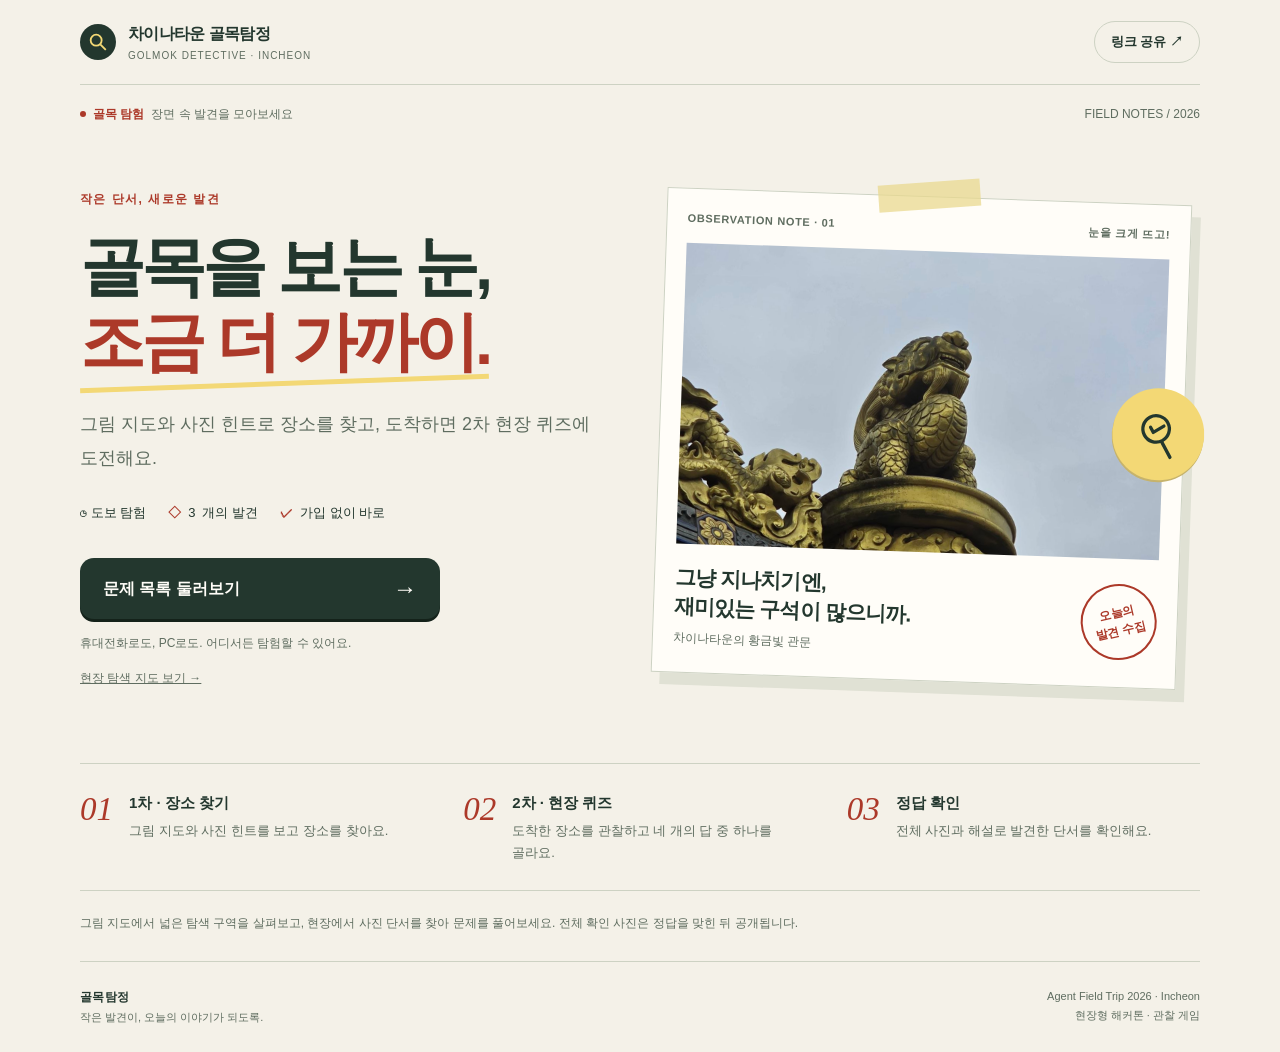
==== commit 2d5008fa: "Consolidate source images and keep hints only Move hint-photo.jpg files from quiz-images/ to quiz/ f" ====
--- a/apps/golmok-detective/public/index.html
+++ b/apps/golmok-detective/public/index.html
@@ -6,13 +6,12 @@
 @media(prefers-reduced-motion:reduce){*{animation:none!important;transition:none!important}html{scroll-behavior:auto}}
 .demo-banner{position:sticky;top:8px;z-index:20;margin:0 0 20px;padding:13px 16px;border:1px solid #b89e46;border-radius:14px;background:#fff5cb;box-shadow:0 3px 12px #23372e10;font-size:12px;line-height:1.6}.demo-banner strong{display:block;font-size:14px;color:var(--red)}.demo-banner p{margin-top:3px}.demo-links{display:flex;flex-wrap:wrap;gap:6px 18px;margin-top:7px;font-weight:700}.unavailable{max-width:640px;margin:35px auto 60px;padding:28px;border:1px solid var(--line);border-radius:var(--radius);background:var(--white)}.unavailable h1{font-size:30px;margin-bottom:15px}.unavailable p{color:var(--muted);margin-bottom:20px}.unavailable a{font-weight:700}
 </style></head><body><div class="wrap"><header class="header"><div class="brand"><span class="brand-icon" aria-hidden="true"><svg viewBox="0 0 24 24"><circle cx="10" cy="10" r="6"/><path d="m14.5 14.5 6 6"/></svg></span><div>차이나타운 골목탐정<small>GOLMOK DETECTIVE · INCHEON</small></div></div><button class="quiet" id="share-top" type="button">링크 공유 ↗</button></header><div class="edition"><span class="example"><i class="dot" aria-hidden="true"></i><strong id="mode-label">예시 탐험</strong><span id="mode-caption">가상 장면으로 먼저 만나보세요</span></span><span class="edition-code">FIELD NOTES / 2026</span></div><p class="storage-note" id="storage-warning" role="status" hidden>이 브라우저에서는 진행 상황을 저장할 수 없어요. 계속 플레이할 수 있지만 새로고침하면 처음부터 시작할 수 있어요.</p>
-<p class="small-note" id="intro-return" hidden><a href="./">← 게임 소개 · 진행 방법</a></p>
 <aside class="demo-banner" id="demo-banner" aria-label="도착 시연 모드" hidden><strong id="demo-title">시연 모드</strong><p>현장에 가지 않고 도착을 가정한 체험이에요. 실제 방문이나 일반 플레이 기록에 반영되지 않아요.</p><nav class="demo-links" aria-label="시연 탐색"><a data-map-link href="./map.html">탐색 지도로 돌아가기 →</a><a href="./">일반 게임으로 나가기</a></nav></aside>
 <main><section class="unavailable" id="unavailable-screen" aria-labelledby="unavailable-heading" hidden><h1 id="unavailable-heading">이 문제가<br>준비 중이에요.</h1><p>선택한 문제를 찾을 수 없어요. 지도에서 문제 목록을 확인해 주세요.</p><a data-map-link href="./map.html">탐색 지도로 돌아가기 →</a></section><section id="start-screen" aria-labelledby="start-heading"><div class="hero"><div><p class="eyebrow">작은 단서, 새로운 발견</p><h1 id="start-heading">골목을 보는 눈,<br><em>조금 더 가까이.</em></h1><p class="hero-description">익숙한 풍경에도 단서는 숨어 있어요.<br>사진 속 작은 특징을 찾고,<br>오늘의 골목탐정이 되어보세요.</p><div class="hero-facts"><span><b>◷</b> 약 3분</span><span><b>◇</b> <span id="total-start">3</span>개의 발견</span><span><b>✓</b> 가입 없이 바로</span></div><button class="primary" id="start-button" type="button"><span>탐정 시작하기</span><span class="arrow" aria-hidden="true">→</span></button><p class="small-note">휴대전화로도, PC로도. 어디서든 탐험할 수 있어요.</p><p class="small-note"><a data-map-link href="./map.html">현장 탐색 지도 보기 →</a></p></div><figure class="postcard"><div class="postcard-top"><span>OBSERVATION NOTE · 01</span><span>눈을 크게 뜨고!</span></div><img id="cover-image" alt="골목 관찰 게임의 예시 장면" width="640" height="400"><div class="sticker" aria-hidden="true"><svg viewBox="0 0 64 64"><circle cx="27" cy="26" r="16"/><path d="m38 39 15 15m-33-28 5 5 10-11" stroke-linecap="round" stroke-linejoin="round"/></svg></div><figcaption class="postcard-bottom"><div><strong>그냥 지나치기엔,<br>재미있는 구석이 많으니까.</strong><p id="cover-caption">설명용 가상 골목 일러스트</p></div><div class="stamp" aria-hidden="true">오늘의<br>발견 수집</div></figcaption></figure></div><div class="how"><div><span class="number">01</span><div><strong>장면을 보고</strong><p>사진 속 작은 특징을<br>찬찬히 살펴보세요.</p></div></div><div><span class="number">02</span><div><strong>단서를 찾고</strong><p>질문에 답해보세요.<br>막히면 힌트를 펼쳐요.</p></div></div><div><span class="number">03</span><div><strong>발견을 모아요</strong><p>정답의 근거를 확인하고<br>다음 단서로 출발!</p></div></div></div><p class="disclaimer" id="sample-notice">현재 미션은 가상 그림을 활용한 예시입니다. 실제 인천의 장소·역사·방향을 안내하지 않습니다. 현장 사진과 관찰 기록을 확보한 뒤 실제 탐험으로 업데이트할 예정입니다.</p></section>
 <section id="game-screen" aria-labelledby="mission-heading" hidden><header class="game-header"><div class="game-heading"><span class="big-number" id="mission-number">01</span><div><h2 id="mission-heading" tabindex="-1">첫 번째 단서를 찾아요</h2><p id="mission-location"></p></div></div><div><div class="progress" id="progress-bars" aria-hidden="true"></div><p class="progress-label" id="progress-label">발견 0 / 3</p></div></header><div class="game-grid"><figure class="scene-card"><header><span id="scene-kind">예시 관찰 장면</span><span id="scene-count">SCENE 01 / 03</span></header><div class="scene" id="scene-container"><img id="mission-image" alt="" width="640" height="400"><span class="scene-mark" id="evidence-mark" hidden aria-hidden="true"></span></div><figcaption class="scene-caption"><span id="photo-caption">화면 속 작은 단서를 찾아보세요</span><button class="zoom" id="zoom-button" type="button" aria-haspopup="dialog">크게 보기 ⤢</button></figcaption><p class="observation">눈에 보이는 모양, 작은 표식, 방향.<br>정답은 항상 장면 안에 있어요.</p></figure><div class="question-card"><p class="question-kicker" id="question-kicker">MISSION 01</p><h2 id="question"></h2><p class="question-sub">하나를 고른 뒤 ‘정답 확인’을 눌러주세요.</p><div class="options" id="options" role="group" aria-labelledby="question"></div><button class="hint-button" id="hint-button" aria-expanded="false" aria-controls="hint-box" type="button">힌트가 필요해요 +</button><p class="hint-box" id="hint-box" hidden></p><div class="feedba